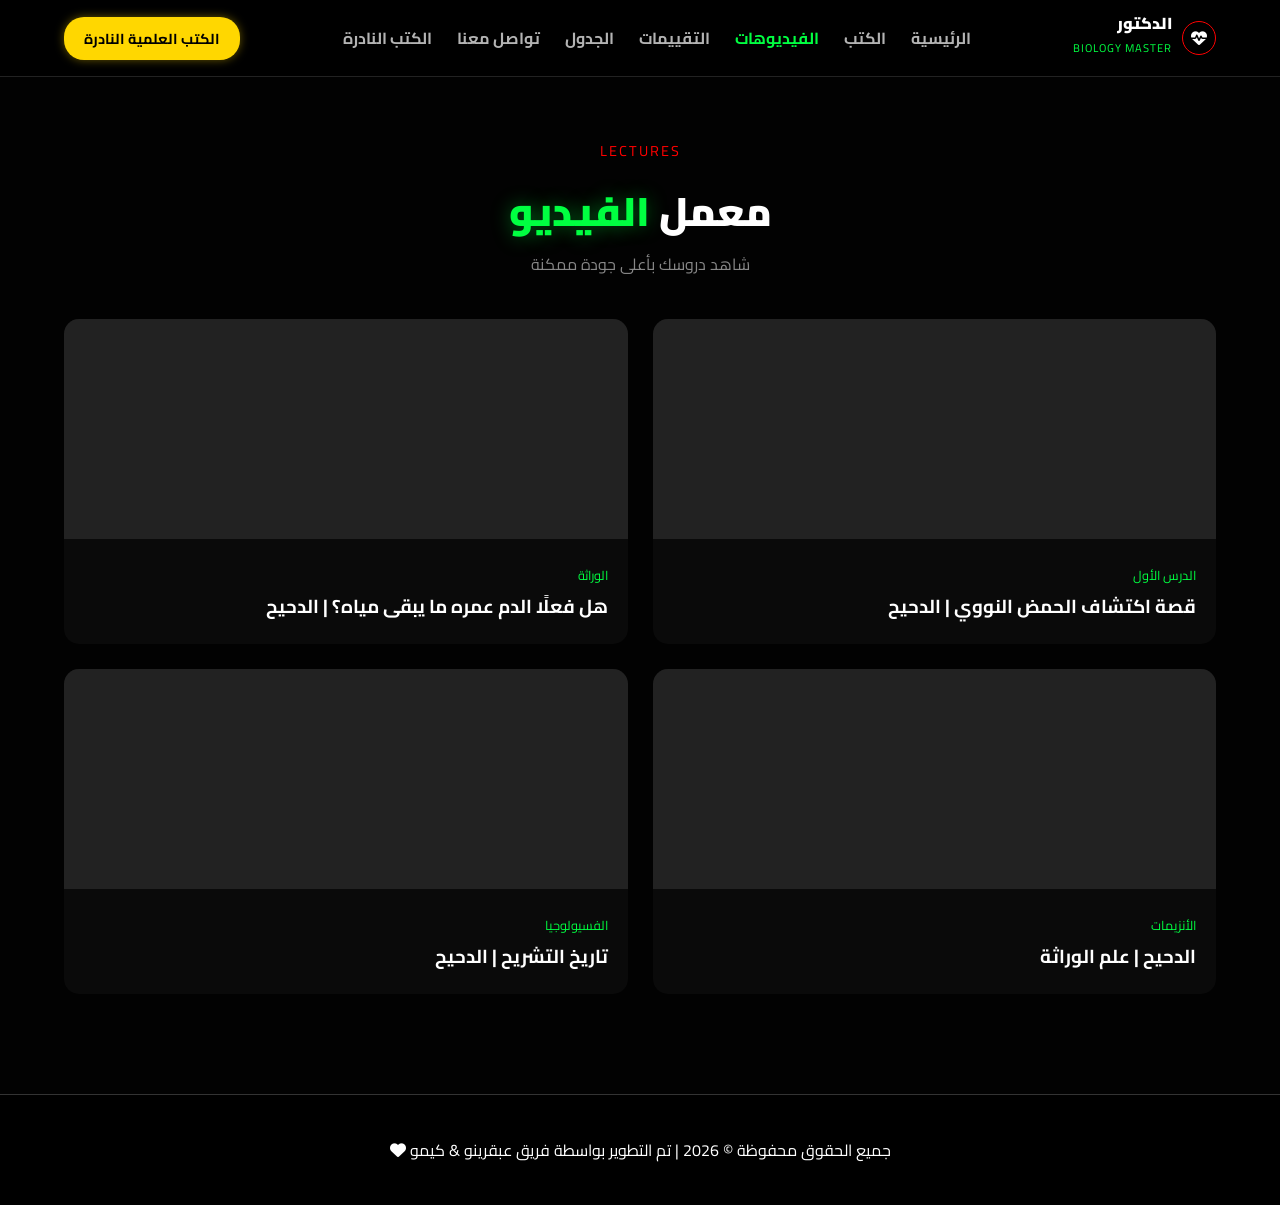
==== videos.html @ 94c562df "Add files via upload" ====
<!DOCTYPE html>
<html lang="ar">
<head>
    <meta charset="UTF-8">
    <meta name="viewport" content="width=device-width, initial-scale=1.0">
    <title>الفيديوهات - الدكتور</title>
    <link rel="stylesheet" href="style.css">
    <link rel="stylesheet" href="https://cdnjs.cloudflare.com/ajax/libs/font-awesome/6.4.0/css/all.min.css">
    <style>
        @media (max-width: 992px) {
            .grid-container.grid-2 {
                grid-template-columns: 1fr;
            }
        }
        @media (max-width: 768px) {
            .page-header .main-title {
                font-size: 2.2rem !important;
            }
            .page-header p:not(.subtitle) {
                width: 90%;
                max-width: 500px;
                margin-left: auto;
                margin-right: auto;
            }
        }
    </style>
</head>
<body>
    <nav class="navbar">
        <div class="logo">
            <i class="fa-solid fa-heart-pulse"></i>
            <div class="logo-text"><span>الدكتور</span><small>BIOLOGY MASTER</small></div>
        </div>
        <ul class="nav-links">
            <li><a href="index.html">الرئيسية</a></li>
            <li><a href="library.html">الكتب</a></li>
            <li><a href="videos.html" class="active">الفيديوهات</a></li> <li><a href="reviews.html">التقييمات</a></li>
            <li><a href="schedule.html">الجدول</a></li>
            <li><a href="contact.html">تواصل معنا</a></li>
            <li><a href="scientific-books.html">الكتب النادرة</a></li>
        </ul>
        <a href="scientific-books.html" class="btn-nav-special">الكتب العلمية النادرة</a>
        <div class="menu-btn"><i class="fa-solid fa-bars"></i></div>
    </nav>

    <div class="page-header">
        <p class="subtitle">LECTURES</p>
        <h2 class="main-title">معمل <span class="neon-green-text">الفيديو</span></h2>
        <p style="color:#888">شاهد دروسك بأعلى جودة ممكنة</p>
    </div>

    <section class="container">
        <div class="grid-container grid-2">
            <div class="video-card">
                <div class="vid-thumb">
                    <!-- ضع رابط الفيديو هنا (YouTube Embed) -->
                    <iframe src="https://youtu.be/v0FAN5ieUPc?si=WchvP_Ua2N0HCSbs" title="YouTube video player" allow="accelerometer; autoplay; clipboard-write; encrypted-media; gyroscope; picture-in-picture; web-share" allowfullscreen></iframe>
                </div>
                <div class="vid-info">
                    <span class="vid-cat">الدرس الأول</span>
                    <h3>
قصة اكتشاف الحمض النووي | الدحيح</h3>
                </div>
            </div>
            <div class="video-card">
                <div class="vid-thumb">
                    <!-- ضع رابط الفيديو هنا -->
                    <iframe src="https://youtu.be/qtxquLkeNak?si=weaf1TbLtvuYSXVy" title="YouTube video player" allow="accelerometer; autoplay; clipboard-write; encrypted-media; gyroscope; picture-in-picture; web-share" allowfullscreen></iframe>
                </div>
                <div class="vid-info">
                    <span class="vid-cat">الوراثة</span>
                    <h3> هل فعلًا الدم عمره ما يبقى مياه؟ | الدحيح</h3>
                </div>
            </div>
            <div class="video-card">
                <div class="vid-thumb">
                    <!-- ضع رابط الفيديو هنا -->
                    <iframe src="https://youtu.be/DVryY-MqMSM?si=Ov_OK1CyH_QIPAPS" title="YouTube video player" allow="accelerometer; autoplay; clipboard-write; encrypted-media; gyroscope; picture-in-picture; web-share" allowfullscreen></iframe>
                </div>
                <div class="vid-info">
                    <span class="vid-cat">الأنزيمات</span>
                    <h3> الدحيح | علم الوراثة</h3>
                </div>
            </div>
            <div class="video-card">
                <div class="vid-thumb">
                    <!-- ضع رابط الفيديو هنا -->
                    <iframe src="https://youtu.be/RcBR7YDFkaA?si=QMBoYpXRVOnLq4RP" title="YouTube video player" allow="accelerometer; autoplay; clipboard-write; encrypted-media; gyroscope; picture-in-picture; web-share" allowfullscreen></iframe>
                </div>
                <div class="vid-info">
                    <span class="vid-cat">الفسيولوجيا</span>
                    <h3>تاريخ التشريح | الدحيح</h3>
                </div>
            </div>
        </div>
    </section>

    <footer>
        <p style="text-align: center;">جميع الحقوق محفوظة © 2026 | تم التطوير بواسطة فريق عبقرينو & كيمو <i class="fa-solid fa-heart"></i></p>
    </footer>

    <script>
        const menuBtn = document.querySelector('.menu-btn');
        const navLinks = document.querySelector('.nav-links');
        menuBtn.addEventListener('click', () => {
            navLinks.classList.toggle('active');
            menuBtn.innerHTML = navLinks.classList.contains('active') ? '<i class="fa-solid fa-xmark"></i>' : '<i class="fa-solid fa-bars"></i>';
        });

        // تشغيل الفيديو تلقائياً عند تمرير الماوس (صامت)
        const videoCards = document.querySelectorAll('.video-card');

        videoCards.forEach(card => {
            const iframe = card.querySelector('iframe');
            if (!iframe) return;

            const originalSrc = iframe.getAttribute('src');
            const separator = originalSrc.includes('?') ? '&' : '?';
            const autoplaySrc = `${originalSrc}${separator}autoplay=1&mute=1`;

            card.addEventListener('mouseenter', () => {
                iframe.setAttribute('src', autoplaySrc);
            });

            card.addEventListener('mouseleave', () => {
                iframe.setAttribute('src', originalSrc);
            });
        });
    </script>
</body>
</html>
---- style.css ----
/* style.css - ملف التصميم لكل الصفحات */
@import url('https://fonts.googleapis.com/css2?family=Cairo:wght@300;400;700;900&display=swap');
@import url('https://fonts.googleapis.com/css2?family=Reem+Kufi:wght@400;500;600;700&display=swap');

:root {
    --bg-color: #020202; /* خلفية داكنة جداً */
    --card-bg: #0a0a0a;
    --neon-green: #00ff41; /* الأخضر النيون */
    --neon-red: #ff0000;   /* الأحمر النيون */
    --neon-gold: #ffd700;  /* الذهبي النيون */
    --text-white: #ffffff;
    --text-gray: #b3b3b3;
    --border-color: #333;
}

/* Keyframes for Animations */
@keyframes fadeInUp {
    from { opacity: 0; transform: translateY(20px); }
    to { opacity: 1; transform: translateY(0); }
}

@keyframes heartBeat {
    0% { transform: scale(1); }
    14% { transform: scale(1.2); }
    28% { transform: scale(1); }
    42% { transform: scale(1.2); }
    70% { transform: scale(1); }
}

@keyframes kenburns {
    0% {
        background-size: 110% 110%;
        background-position: 50% 50%;
    }
    100% {
        background-size: 130% 130%;
        background-position: 40% 60%;
    }
}
* { margin: 0; padding: 0; box-sizing: border-box; font-family: 'Cairo', sans-serif; }

body { background-color: var(--bg-color); color: var(--text-white); direction: rtl; }
a { text-decoration: none; color: inherit; transition: 0.3s; }
ul { list-style: none; }

/* Navbar المشتركة */
.navbar {
    display: flex; justify-content: space-between; align-items: center;
    padding: 15px 5%; background-color: rgba(0,0,0,0.95);
    border-bottom: 1px solid #222; position: sticky; top: 0; z-index: 1000;
}
.logo { display: flex; align-items: center; gap: 10px; }
.logo i { border: 1px solid var(--neon-red); padding: 8px; border-radius: 50%; color: var(--text-white); animation: heartBeat 2.5s infinite ease-in-out; }
.logo-text span { font-weight: 900; display: block; line-height: 1; }
.logo-text small { color: var(--neon-green); font-size: 0.7rem; letter-spacing: 1px; }

.nav-links { display: flex; gap: 25px; }
.nav-links a { font-weight: bold; color: var(--text-gray); position: relative; }
/* التمييز للصفحة الحالية */
.nav-links a.active { color: var(--neon-green); }
.nav-links a:hover { color: var(--text-white); }

/* زر القائمة للموبايل (مخفي في الشاشات الكبيرة) */
.menu-btn { display: none; font-size: 1.8rem; color: var(--neon-gold); cursor: pointer; transition: 0.3s; }

.btn-main { background: var(--neon-red); color: white; padding: 8px 25px; border-radius: 20px; font-weight: bold; box-shadow: 0 0 10px rgba(255,0,0,0.4); }

/* زر الكتب النادرة الخاص */
.btn-nav-special {
    background: var(--neon-gold);
    color: #000;
    padding: 8px 20px;
    border-radius: 20px;
    font-weight: bold;
    box-shadow: 0 0 10px rgba(255, 215, 0, 0.4);
    font-size: 0.9rem;
    white-space: nowrap;
}
.btn-nav-special:hover {
    color: #000;
    transform: scale(1.05);
    box-shadow: 0 0 15px rgba(255, 215, 0, 0.6);
}

/* تنسيقات عامة للصفحات */
.page-header { text-align: center; margin: 60px 0 40px; }
.subtitle { color: var(--neon-red); letter-spacing: 2px; text-transform: uppercase; margin-bottom: 10px; font-size: 0.9rem; }
.main-title { font-size: 2.5rem; font-weight: 900; }
.container { width: 90%; max-width: 1200px; margin: 0 auto; padding-bottom: 50px; }

/* Scroll Animation Utility */
.scroll-animate {
    opacity: 0;
    transform: translateY(40px);
    transition: opacity 0.6s ease-out, transform 0.8s cubic-bezier(0.2, 0.8, 0.2, 1);
}
.scroll-animate.visible {
    opacity: 1;
    transform: translateY(0);
}

/* الصفحة الرئيسية (Hero) */
.hero { 
    height: 90vh; display: flex; flex-direction: column; justify-content: center; align-items: center; text-align: center;
    background-image: linear-gradient(rgba(0, 0, 0, 0.6), rgba(0, 0, 0, 0.9)), url('6.jpg');
    background-size: 110% 110%;
    background-position: 50% 50%;
    animation: kenburns 30s ease-in-out infinite alternate;
}
.hero h1 { font-size: 4.5rem; line-height: 1.2; margin-bottom: 20px; }
.neon-green-text { color: var(--neon-green); text-shadow: 0 0 20px rgba(0,255,65,0.4); }
.hero-desc { max-width: 600px; color: var(--text-gray); margin-bottom: 30px; font-size: 1.1rem; }
.hero-btns { display: flex; gap: 20px; }
.btn-green { background: var(--neon-green); color: black; padding: 12px 30px; border-radius: 5px; font-weight: bold; font-size: 1.1rem; box-shadow: 0 0 15px rgba(0,255,65,0.3); }
.btn-outline { border: 1px solid var(--neon-red); color: var(--neon-red); padding: 12px 30px; border-radius: 5px; font-weight: bold; font-size: 1.1rem;background-color: #f7d095d2; }

/* Cards Grid */
.grid-container { display: grid; gap: 25px; }
.grid-3 { grid-template-columns: repeat(3, 1fr); }
.grid-4 { grid-template-columns: repeat(4, 1fr); }
.grid-2 { grid-template-columns: repeat(2, 1fr); }

/* Features Box (Home) */
.feature-box { border: 1px solid var(--neon-red); padding: 30px; text-align: center; border-radius: 10px; background: #050505; }
.feature-box.green { border-color: var(--neon-green); box-shadow: 0 0 10px rgba(0,255,65,0.1); }
.feature-box i { font-size: 2rem; margin-bottom: 15px; }
.feature-box.green i { color: var(--neon-green); }
.feature-box h3 { margin-bottom: 10px; }

/* Library Cards */
.book-card { background: var(--card-bg); border: 1px solid #222; border-radius: 15px; overflow: hidden; position: relative; }
.book-img { height: 250px; background: #1a1a1a; position: relative; display: flex; align-items: center; justify-content: center; color: #555; }
.book-img img { width: 100%; height: 100%; object-fit: cover; }
.badge { position: absolute; top: 15px; right: 15px; background: var(--neon-red); padding: 5px 10px; border-radius: 15px; font-size: 0.8rem; font-weight: bold; }
.book-info { padding: 20px; }
.book-info h3 { margin-bottom: 10px; }
.book-price-row { display: flex; justify-content: space-between; align-items: center; margin-top: 15px; }
.price { font-size: 1.2rem; font-weight: bold; }
.lock-icon { color: #555; }

/* Video Cards */
.video-card { background: var(--card-bg); border-radius: 15px; overflow: hidden; }
.vid-thumb { height: 220px; background: #222; position: relative; display: flex; align-items: center; justify-content: center; }
.vid-thumb iframe { width: 100%; height: 100%; border: none; }
.play-btn { width: 50px; height: 50px; background: var(--neon-green); border-radius: 50%; display: flex; align-items: center; justify-content: center; color: black; font-size: 1.2rem; box-shadow: 0 0 15px var(--neon-green); }
.vid-info { padding: 20px; }
.vid-cat { color: var(--neon-green); font-size: 0.8rem; }

/* Reviews */
.review-card { background: #080808; border: 1px solid #222; padding: 30px; border-radius: 15px; position: relative; }
.user-head { display: flex; align-items: center; gap: 15px; margin-bottom: 15px; }
.avatar { width: 45px; height: 45px; border-radius: 50%; display: flex; align-items: center; justify-content: center; font-weight: bold; color: white; }
.stars { color: var(--neon-green); margin-bottom: 15px; }
.review-text { font-style: italic; color: #ccc; line-height: 1.6; }

/* Contact Form */
.contact-wrapper { display: flex; gap: 50px; align-items: center; }
.contact-form { flex: 1.5; background: #0c0c0c; padding: 40px; border-radius: 20px; border: 1px solid #222; }
.form-input { width: 100%; padding: 15px; margin-bottom: 15px; background: #1a1a1a; border: none; border-radius: 8px; color: white; outline: none; }
.form-input:focus { border: 1px solid var(--neon-green); }
.contact-info-side { flex: 1; text-align: right; }
.contact-item { display: flex; align-items: center; gap: 15px; margin-bottom: 20px; justify-content: flex-end; }
.icon-box { width: 40px; height: 40px; border: 1px solid #333; border-radius: 50%; display: flex; align-items: center; justify-content: center; color: var(--neon-green); }

/* Footer */
/* صفحة الكتب العلمية */
.sci-books-hero {
    height: 90vh;
    display: flex;
    flex-direction: column;
    justify-content: center;
    align-items: center;
    text-align: center;
    position: relative;
    background-image: linear-gradient(rgba(2, 2, 2, 0.7), rgba(2, 2, 2, 0.9)), url('https://images.unsplash.com/photo-1530026405186-ed1f139313f8?q=80&w=1920&auto=format&fit=crop');
    background-size: cover;
    background-position: center;
}

/* Schedule Table */
.schedule-container {
    background: var(--card-bg);
    border: 1px solid var(--border-color);
    border-radius: 15px;
    overflow: hidden;
    padding: 10px;
}

.schedule-table {
    width: 100%;
    border-collapse: collapse;
    text-align: center;
}

.schedule-table th, .schedule-table td {
    padding: 20px;
    border-bottom: 1px solid var(--border-color);
}

.schedule-table thead th {
    color: var(--neon-green);
    font-size: 1.1rem;
    text-transform: uppercase;
    border-bottom-width: 2px;
    border-bottom-color: var(--neon-green);
}

.schedule-table tbody tr:last-child td {
    border-bottom: none;
}

.schedule-table tbody tr:hover {
    background-color: #050505;
}

.status-badge { padding: 5px 12px; border-radius: 15px; font-size: 0.8rem; font-weight: bold; color: white; background-color: #444; }
.status-badge.live { background-color: var(--neon-red); box-shadow: 0 0 10px var(--neon-red); animation: pulse-live 1.5s infinite; }
.status-badge.upcoming { background-color: var(--neon-gold); color: black; }

@keyframes pulse-live {
    0% { transform: scale(1); box-shadow: 0 0 10px var(--neon-red); }
    50% { transform: scale(1.05); box-shadow: 0 0 20px var(--neon-red); }
    100% { transform: scale(1); box-shadow: 0 0 10px var(--neon-red); }
}
footer {
    background-color: #000;
    padding: 40px 5%;
    margin-top: 50px;
    border-top: 1px solid var(--border-color);
}
.footer-content {
    display: flex;
    justify-content: space-between;
    align-items: center;
    flex-wrap: wrap;
    gap: 30px;
}
.footer-logo-area {
    flex: 1;
    min-width: 250px;
}
.footer-logo-area .logo {
    margin-bottom: 15px;
}
.footer-logo-area p {
    color: var(--text-gray);
    font-size: 0.9rem;
    max-width: 300px;
}
.footer-links {
    display: flex;
    gap: 20px;
    flex-wrap: wrap;
}
.footer-links a:hover {
    color: var(--neon-green);
}
.footer-socials {
    display: flex;
    gap: 15px;
}
.footer-socials a {
    color: var(--text-gray);
    font-size: 1.3rem;
    width: 40px;
    height: 40px;
    display: flex;
    align-items: center;
    justify-content: center;
    border: 1px solid var(--border-color);
    border-radius: 50%;
}
.footer-socials a:hover {
    color: var(--neon-green);
    border-color: var(--neon-green);
    transform: translateY(-3px);
}
.footer-bottom {
    text-align: center;
    padding-top: 30px;
    margin-top: 30px;
    border-top: 1px solid var(--border-color);
    font-size: 0.9rem;
    color: #666;
}
.footer-bottom i {
    color: var(--neon-red);
}

/* Mobile Responsive */
@media (max-width: 768px) {
    .grid-4, .grid-3, .grid-2 { grid-template-columns: 1fr; }
    .hero h1 { font-size: 2.5rem; }
    .hero-desc { font-size: 1rem; padding: 0 20px; }
    .hero-btns { flex-direction: column; width: 100%; padding: 0 20px; }
    .btn-green, .btn-outline { width: 100%; }
    
    .contact-wrapper { flex-direction: column-reverse; }
    .contact-form, .contact-info-side { width: 100%; padding: 20px; }

    /* إخفاء زر الكتب النادرة المكتبي في الموبايل */
    .navbar .btn-main, .navbar .btn-nav-special {
        display: none;
    }

    .schedule-container {
        overflow-x: auto;
    }
    .schedule-table {
        min-width: 600px; /* force scroll on small screens */
    }
    
    .footer-content {
        flex-direction: column;
        text-align: center;
        align-items: center;
    }
    .footer-logo-area p {
        margin: 0 auto;
    }
    .footer-links {
        justify-content: center;
    }
    
    /* القائمة القوية للموبايل */
    .menu-btn { display: block; z-index: 1001; }
    
    .nav-links {
        position: fixed;
        top: 85px; /* أسفل الهيدر */
        left: 20px; /* محاذاة لليسار */
        right: auto;
        width: auto;
        min-width: 200px;
        height: auto; /* الارتفاع على قدر المحتوى */
        background: rgba(10, 10, 10, 0.95);
        backdrop-filter: blur(15px);
        flex-direction: column;
        justify-content: center;
        align-items: center;
        gap: 15px;
        padding: 25px;
        border-radius: 15px;
        transition: 0.4s cubic-bezier(0.4, 0, 0.2, 1);
        border: 1px solid var(--neon-gold);
        box-shadow: 0 10px 30px rgba(0,0,0,0.5);
        z-index: 1000;
        opacity: 0;
        visibility: hidden;
        transform: translateY(-20px);
    }

    .nav-links.active { opacity: 1; visibility: visible; transform: translateY(0); }

    .nav-links a {
        font-family: 'Reem Kufi', sans-serif; /* الخط الكوفي */
        font-size: 1.2rem; /* تصغير الخط ليتناسب مع القائمة الصغيرة */
        color: white;
        text-transform: uppercase;
        padding: 5px 10px;
        width: 100%;
        text-align: center;
        border-bottom: none;
        opacity: 0; /* للتحريك */
    }

    .nav-links a:hover, .nav-links a.active {
        color: var(--neon-gold);
        text-shadow: 0 0 10px var(--neon-red), 0 0 20px var(--neon-green);
        border-bottom: none;
    }

    /* تحريك ظهور عناصر القائمة بشكل أفضل */
    .nav-links.active li a { animation: fadeInUp 0.5s ease-out forwards; }
    .nav-links.active li:nth-child(1) a { animation-delay: 0.2s; }
    .nav-links.active li:nth-child(2) a { animation-delay: 0.3s; }
    .nav-links.active li:nth-child(3) a { animation-delay: 0.4s; }
    .nav-links.active li:nth-child(4) a { animation-delay: 0.5s; }
    .nav-links.active li:nth-child(5) a { animation-delay: 0.6s; }
    .nav-links.active li:nth-child(6) a { animation-delay: 0.7s; }
}
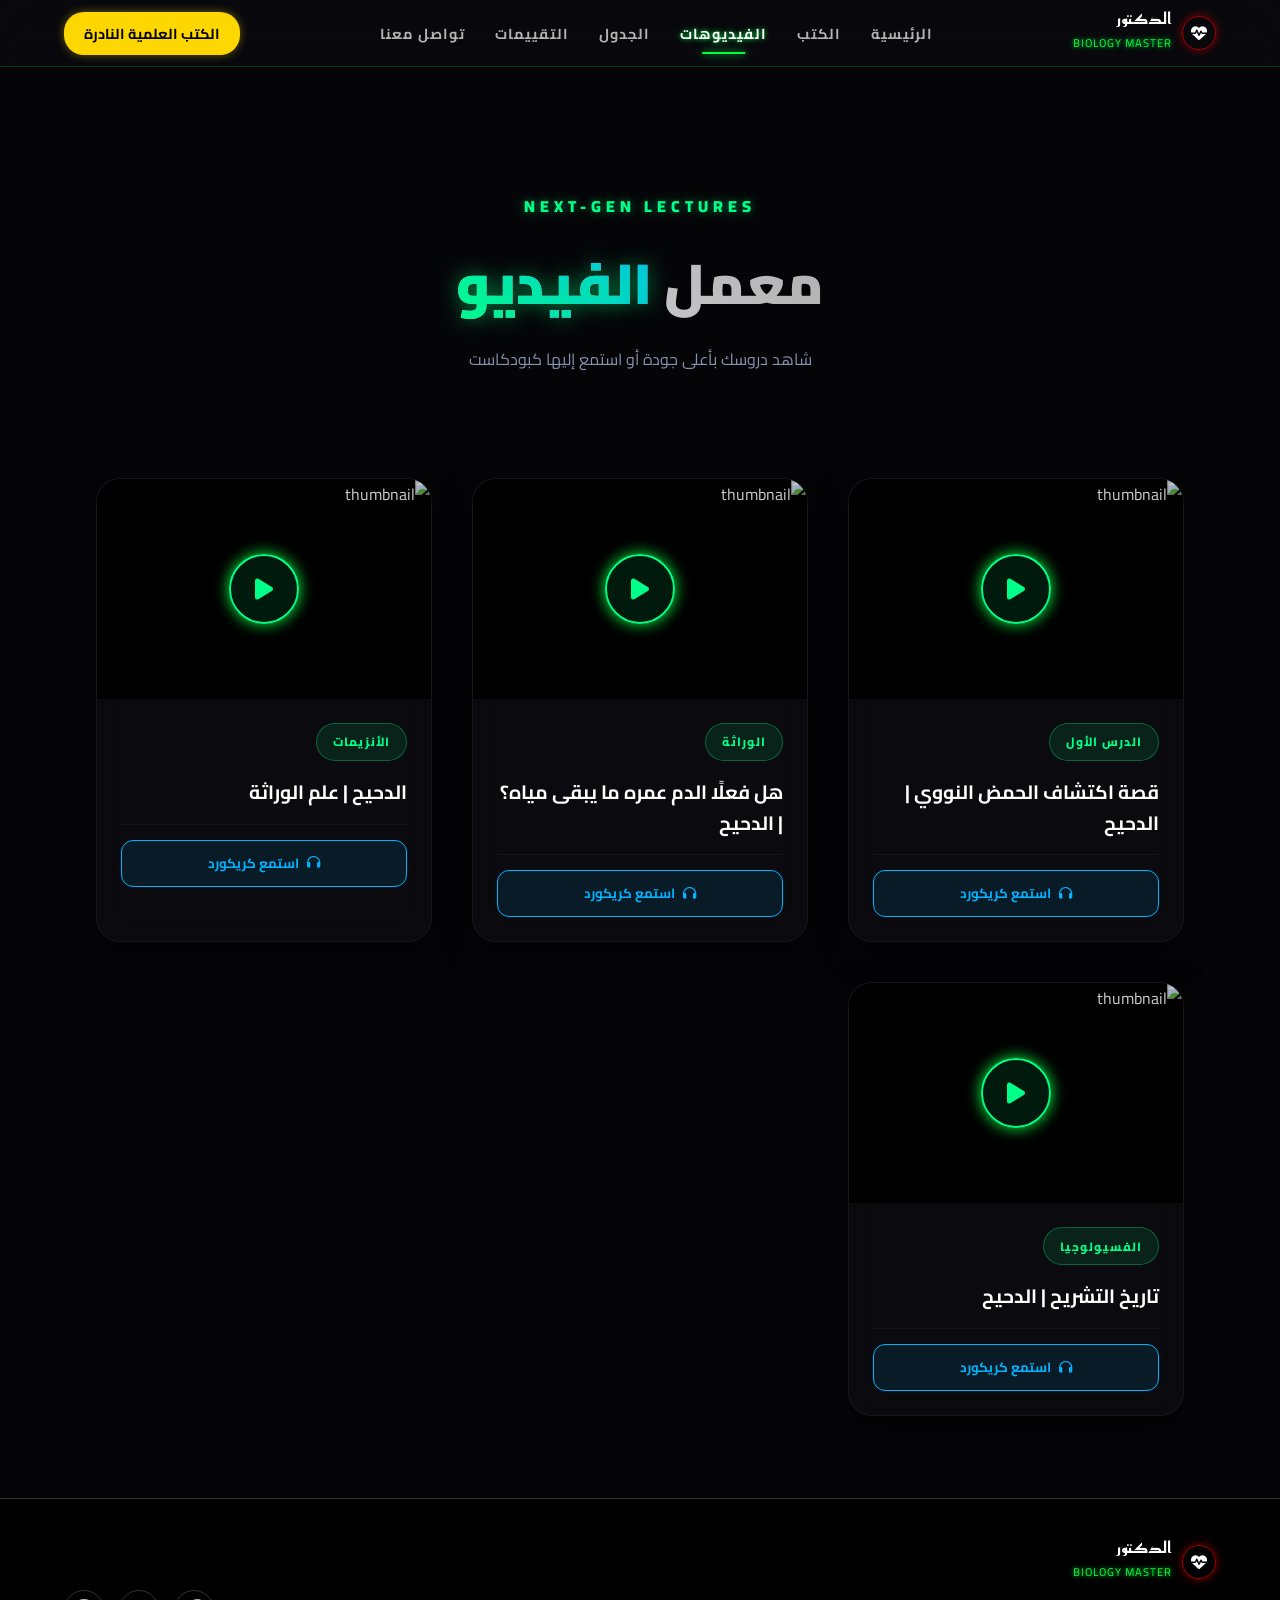
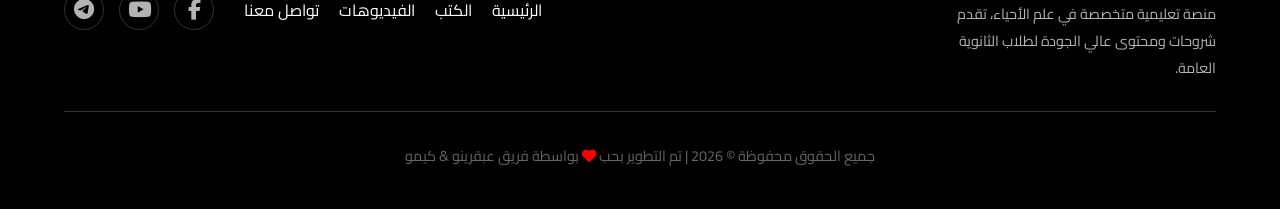
==== commit 99fef381: "Add files via upload" ====
--- a/videos.html
+++ b/videos.html
@@ -1,28 +1,269 @@
 <!DOCTYPE html>
-<html lang="ar">
+<html lang="ar" dir="rtl">
 <head>
     <meta charset="UTF-8">
     <meta name="viewport" content="width=device-width, initial-scale=1.0">
-    <title>الفيديوهات - الدكتور</title>
+    <title>الفيديوهات - الدكتور | الجيل القادم</title>
     <link rel="stylesheet" href="style.css">
     <link rel="stylesheet" href="https://cdnjs.cloudflare.com/ajax/libs/font-awesome/6.4.0/css/all.min.css">
+    
     <style>
-        @media (max-width: 992px) {
-            .grid-container.grid-2 {
-                grid-template-columns: 1fr;
-            }
-        }
-        @media (max-width: 768px) {
-            .page-header .main-title {
-                font-size: 2.2rem !important;
-            }
-            .page-header p:not(.subtitle) {
-                width: 90%;
-                max-width: 500px;
-                margin-left: auto;
-                margin-right: auto;
-            }
-        }
+        /* --- ستايلات 2090 الأساسية --- */
+        :root {
+            --cyber-green: #00ff88;
+            --cyber-glow: rgba(0, 255, 136, 0.5);
+            --card-bg: rgba(15, 15, 20, 0.6);
+            --danger-red: #ff3366;
+        }
+
+        body {
+            background-color: #050508; 
+            color: #fff;
+            font-family: 'Segoe UI', Tahoma, Geneva, Verdana, sans-serif;
+        }
+
+        .page-header {
+            text-align: center;
+            padding: 4rem 1rem 2rem;
+            position: relative;
+        }
+
+        .subtitle {
+            color: var(--cyber-green);
+            letter-spacing: 5px;
+            font-weight: 900;
+            font-size: 1rem;
+            text-transform: uppercase;
+            text-shadow: 0 0 10px var(--cyber-glow);
+        }
+
+        .main-title {
+            font-size: 3.5rem;
+            font-weight: 900;
+            margin: 0.5rem 0;
+            background: linear-gradient(45deg, #fff, #888);
+            -webkit-background-clip: text;
+            -webkit-text-fill-color: transparent;
+        }
+
+        .neon-green-text {
+            background: linear-gradient(45deg, var(--cyber-green), #00b3ff);
+            -webkit-background-clip: text;
+            -webkit-text-fill-color: transparent;
+            text-shadow: 0 0 20px var(--cyber-glow);
+        }
+
+        .container {
+            max-width: 1200px;
+            margin: 0 auto;
+            padding: 2rem;
+        }
+
+        .grid-container {
+            display: grid;
+            grid-template-columns: repeat(auto-fit, minmax(300px, 1fr));
+            gap: 2.5rem;
+        }
+
+        .video-card {
+            background: var(--card-bg);
+            border-radius: 24px;
+            overflow: hidden;
+            border: 1px solid rgba(255, 255, 255, 0.05);
+            backdrop-filter: blur(15px);
+            -webkit-backdrop-filter: blur(15px);
+            box-shadow: 0 10px 30px rgba(0, 0, 0, 0.5);
+            transition: all 0.4s cubic-bezier(0.175, 0.885, 0.32, 1.275);
+            position: relative;
+        }
+
+        .video-card:hover {
+            transform: translateY(-10px);
+            border-color: var(--cyber-green);
+            box-shadow: 0 15px 40px var(--cyber-glow);
+        }
+
+        .vid-thumb {
+            position: relative;
+            padding-bottom: 56.25%; 
+            background: #000;
+            overflow: hidden;
+            cursor: pointer;
+        }
+
+        .vid-thumb img {
+            position: absolute;
+            top: 0;
+            left: 0;
+            width: 100%;
+            height: 100%;
+            object-fit: cover;
+            transition: transform 0.6s ease, opacity 0.3s;
+            opacity: 0.8;
+        }
+
+        .video-card:hover .vid-thumb img {
+            transform: scale(1.1);
+            opacity: 0.4;
+        }
+
+        .play-btn {
+            position: absolute;
+            top: 50%;
+            left: 50%;
+            transform: translate(-50%, -50%);
+            width: 70px;
+            height: 70px;
+            background: rgba(0, 255, 136, 0.1);
+            border: 2px solid var(--cyber-green);
+            border-radius: 50%;
+            display: flex;
+            align-items: center;
+            justify-content: center;
+            font-size: 24px;
+            color: var(--cyber-green);
+            backdrop-filter: blur(5px);
+            transition: all 0.3s ease;
+            z-index: 2;
+        }
+
+        .video-card:hover .play-btn {
+            background: var(--cyber-green);
+            color: #000;
+            box-shadow: 0 0 30px var(--cyber-green);
+            transform: translate(-50%, -50%) scale(1.15);
+        }
+
+        .vid-thumb iframe {
+            position: absolute;
+            top: 0;
+            left: 0;
+            width: 100%;
+            height: 100%;
+            border: none;
+            z-index: 3;
+            background: #000;
+        }
+
+        .vid-info {
+            padding: 1.5rem;
+            position: relative;
+            z-index: 2;
+        }
+
+        .vid-cat {
+            display: inline-block;
+            padding: 0.4rem 1rem;
+            background: rgba(0, 255, 136, 0.1);
+            color: var(--cyber-green);
+            border-radius: 30px;
+            font-size: 0.75rem;
+            font-weight: 800;
+            margin-bottom: 1rem;
+            border: 1px solid rgba(0, 255, 136, 0.3);
+            letter-spacing: 1px;
+        }
+
+        .vid-info h3 {
+            margin: 0 0 1rem 0;
+            font-size: 1.2rem;
+            line-height: 1.6;
+            color: #fff;
+        }
+
+        /* --- إضافات الريكورد/الصوت (الجديدة) --- */
+        
+        /* زر الاستماع */
+        .audio-actions {
+            display: flex;
+            gap: 10px;
+            margin-top: 15px;
+            border-top: 1px solid rgba(255,255,255,0.05);
+            padding-top: 15px;
+        }
+
+        .btn-listen {
+            flex: 1;
+            background: rgba(0, 179, 255, 0.1);
+            color: #00b3ff;
+            border: 1px solid #00b3ff;
+            padding: 10px;
+            border-radius: 12px;
+            cursor: pointer;
+            font-weight: bold;
+            font-family: inherit;
+            transition: all 0.3s ease;
+            display: flex;
+            align-items: center;
+            justify-content: center;
+            gap: 8px;
+        }
+
+        .btn-listen:hover {
+            background: #00b3ff;
+            color: #000;
+            box-shadow: 0 0 15px rgba(0, 179, 255, 0.5);
+        }
+
+        .btn-listen.playing {
+            background: rgba(255, 51, 102, 0.1);
+            color: var(--danger-red);
+            border-color: var(--danger-red);
+        }
+
+        .btn-listen.playing:hover {
+            background: var(--danger-red);
+            color: #fff;
+            box-shadow: 0 0 15px rgba(255, 51, 102, 0.5);
+        }
+
+        /* أنيميشن مشغل الصوت الوهمي */
+        .audio-visualizer {
+            position: absolute;
+            top: 0; left: 0; right: 0; bottom: 0;
+            background: #050508;
+            z-index: 4;
+            display: flex;
+            align-items: center;
+            justify-content: center;
+            gap: 5px;
+            opacity: 0;
+            pointer-events: none;
+            transition: opacity 0.3s ease;
+        }
+
+        .audio-visualizer.active {
+            opacity: 1;
+            pointer-events: all;
+        }
+
+        .bar {
+            width: 8px;
+            height: 10px;
+            background: var(--cyber-green);
+            border-radius: 5px;
+            animation: pulse-audio 1s ease-in-out infinite;
+            box-shadow: 0 0 10px var(--cyber-green);
+        }
+
+        .bar:nth-child(1) { animation-delay: 0.1s; height: 30px; }
+        .bar:nth-child(2) { animation-delay: 0.3s; height: 60px; }
+        .bar:nth-child(3) { animation-delay: 0.0s; height: 90px; }
+        .bar:nth-child(4) { animation-delay: 0.2s; height: 50px; }
+        .bar:nth-child(5) { animation-delay: 0.4s; height: 20px; }
+
+        @keyframes pulse-audio {
+            0%, 100% { transform: scaleY(0.5); opacity: 0.5; }
+            50% { transform: scaleY(1.2); opacity: 1; }
+        }
+
+        .hidden-audio-player {
+            width: 0;
+            height: 0;
+            border: none;
+            position: absolute;
+        }
+
     </style>
 </head>
 <body>
@@ -34,72 +275,127 @@
         <ul class="nav-links">
             <li><a href="index.html">الرئيسية</a></li>
             <li><a href="library.html">الكتب</a></li>
-            <li><a href="videos.html" class="active">الفيديوهات</a></li> <li><a href="reviews.html">التقييمات</a></li>
+            <li><a href="videos.html" class="active">الفيديوهات</a></li>
             <li><a href="schedule.html">الجدول</a></li>
+            <li><a href="reviews.html">التقييمات</a></li>
             <li><a href="contact.html">تواصل معنا</a></li>
-            <li><a href="scientific-books.html">الكتب النادرة</a></li>
+            <li class="nav-special-mobile"><a href="scientific-books.html">الكتب النادرة</a></li>
         </ul>
         <a href="scientific-books.html" class="btn-nav-special">الكتب العلمية النادرة</a>
         <div class="menu-btn"><i class="fa-solid fa-bars"></i></div>
     </nav>
 
     <div class="page-header">
-        <p class="subtitle">LECTURES</p>
+        <p class="subtitle">Next-Gen Lectures</p>
         <h2 class="main-title">معمل <span class="neon-green-text">الفيديو</span></h2>
-        <p style="color:#888">شاهد دروسك بأعلى جودة ممكنة</p>
+        <p style="color:#8892b0">شاهد دروسك بأعلى جودة أو استمع إليها كبودكاست</p>
     </div>
 
     <section class="container">
-        <div class="grid-container grid-2">
-            <div class="video-card">
+        <div class="grid-container">
+            
+            <div class="video-card" data-video="v0FAN5ieUPc">
                 <div class="vid-thumb">
-                    <!-- ضع رابط الفيديو هنا (YouTube Embed) -->
-                    <iframe src="https://youtu.be/v0FAN5ieUPc?si=WchvP_Ua2N0HCSbs" title="YouTube video player" allow="accelerometer; autoplay; clipboard-write; encrypted-media; gyroscope; picture-in-picture; web-share" allowfullscreen></iframe>
-                </div>
+                    <img src="https://img.youtube.com/vi/v0FAN5ieUPc/maxresdefault.jpg" alt="thumbnail" loading="lazy">
+                    <div class="play-btn"><i class="fa-solid fa-play"></i></div>
+                    
+                    <div class="audio-visualizer">
+                        <div class="bar"></div><div class="bar"></div><div class="bar"></div><div class="bar"></div><div class="bar"></div>
+                    </div>
+                </div>
+                
                 <div class="vid-info">
                     <span class="vid-cat">الدرس الأول</span>
-                    <h3>
-قصة اكتشاف الحمض النووي | الدحيح</h3>
-                </div>
-            </div>
-            <div class="video-card">
+                    <h3>قصة اكتشاف الحمض النووي | الدحيح</h3>
+                    
+                    <div class="audio-actions">
+                        <button class="btn-listen"><i class="fa-solid fa-headphones"></i> استمع كريكورد</button>
+                    </div>
+                </div>
+            </div>
+
+            <div class="video-card" data-video="qtxquLkeNak">
                 <div class="vid-thumb">
-                    <!-- ضع رابط الفيديو هنا -->
-                    <iframe src="https://youtu.be/qtxquLkeNak?si=weaf1TbLtvuYSXVy" title="YouTube video player" allow="accelerometer; autoplay; clipboard-write; encrypted-media; gyroscope; picture-in-picture; web-share" allowfullscreen></iframe>
+                    <img src="https://img.youtube.com/vi/qtxquLkeNak/maxresdefault.jpg" alt="thumbnail" loading="lazy">
+                    <div class="play-btn"><i class="fa-solid fa-play"></i></div>
+                    <div class="audio-visualizer">
+                        <div class="bar"></div><div class="bar"></div><div class="bar"></div><div class="bar"></div><div class="bar"></div>
+                    </div>
                 </div>
                 <div class="vid-info">
                     <span class="vid-cat">الوراثة</span>
-                    <h3> هل فعلًا الدم عمره ما يبقى مياه؟ | الدحيح</h3>
-                </div>
-            </div>
-            <div class="video-card">
+                    <h3>هل فعلًا الدم عمره ما يبقى مياه؟ | الدحيح</h3>
+                    <div class="audio-actions">
+                        <button class="btn-listen"><i class="fa-solid fa-headphones"></i> استمع كريكورد</button>
+                    </div>
+                </div>
+            </div>
+
+            <div class="video-card" data-video="DVryY-MqMSM">
                 <div class="vid-thumb">
-                    <!-- ضع رابط الفيديو هنا -->
-                    <iframe src="https://youtu.be/DVryY-MqMSM?si=Ov_OK1CyH_QIPAPS" title="YouTube video player" allow="accelerometer; autoplay; clipboard-write; encrypted-media; gyroscope; picture-in-picture; web-share" allowfullscreen></iframe>
+                    <img src="https://img.youtube.com/vi/DVryY-MqMSM/maxresdefault.jpg" alt="thumbnail" loading="lazy">
+                    <div class="play-btn"><i class="fa-solid fa-play"></i></div>
+                    <div class="audio-visualizer">
+                        <div class="bar"></div><div class="bar"></div><div class="bar"></div><div class="bar"></div><div class="bar"></div>
+                    </div>
                 </div>
                 <div class="vid-info">
                     <span class="vid-cat">الأنزيمات</span>
-                    <h3> الدحيح | علم الوراثة</h3>
-                </div>
-            </div>
-            <div class="video-card">
+                    <h3>الدحيح | علم الوراثة</h3>
+                    <div class="audio-actions">
+                        <button class="btn-listen"><i class="fa-solid fa-headphones"></i> استمع كريكورد</button>
+                    </div>
+                </div>
+            </div>
+
+            <div class="video-card" data-video="RcBR7YDFkaA">
                 <div class="vid-thumb">
-                    <!-- ضع رابط الفيديو هنا -->
-                    <iframe src="https://youtu.be/RcBR7YDFkaA?si=QMBoYpXRVOnLq4RP" title="YouTube video player" allow="accelerometer; autoplay; clipboard-write; encrypted-media; gyroscope; picture-in-picture; web-share" allowfullscreen></iframe>
+                    <img src="https://img.youtube.com/vi/RcBR7YDFkaA/maxresdefault.jpg" alt="thumbnail" loading="lazy">
+                    <div class="play-btn"><i class="fa-solid fa-play"></i></div>
+                    <div class="audio-visualizer">
+                        <div class="bar"></div><div class="bar"></div><div class="bar"></div><div class="bar"></div><div class="bar"></div>
+                    </div>
                 </div>
                 <div class="vid-info">
                     <span class="vid-cat">الفسيولوجيا</span>
                     <h3>تاريخ التشريح | الدحيح</h3>
-                </div>
-            </div>
+                    <div class="audio-actions">
+                        <button class="btn-listen"><i class="fa-solid fa-headphones"></i> استمع كريكورد</button>
+                    </div>
+                </div>
+            </div>
+
         </div>
     </section>
 
     <footer>
-        <p style="text-align: center;">جميع الحقوق محفوظة © 2026 | تم التطوير بواسطة فريق عبقرينو & كيمو <i class="fa-solid fa-heart"></i></p>
+        <div class="footer-content">
+            <div class="footer-logo-area">
+                <div class="logo">
+                    <i class="fa-solid fa-heart-pulse"></i>
+                    <div class="logo-text"><span>الدكتور</span><small>BIOLOGY MASTER</small></div>
+                </div>
+                <p>منصة تعليمية متخصصة في علم الأحياء، تقدم شروحات ومحتوى عالي الجودة لطلاب الثانوية العامة.</p>
+            </div>
+            <div class="footer-links">
+                <a href="index.html">الرئيسية</a>
+                <a href="library.html">الكتب</a>
+                <a href="videos.html">الفيديوهات</a>
+                <a href="contact.html">تواصل معنا</a>
+            </div>
+            <div class="footer-socials">
+                <a href="#" aria-label="Facebook"><i class="fab fa-facebook-f"></i></a>
+                <a href="#" aria-label="YouTube"><i class="fab fa-youtube"></i></a>
+                <a href="#" aria-label="Telegram"><i class="fab fa-telegram"></i></a>
+            </div>
+        </div>
+        <div class="footer-bottom">
+            <p>جميع الحقوق محفوظة © 2026 | تم التطوير بحب <i class="fa-solid fa-heart"></i> بواسطة فريق عبقرينو & كيمو</p>
+        </div>
     </footer>
 
     <script>
+        // سكريبت القائمة (النافبار)
         const menuBtn = document.querySelector('.menu-btn');
         const navLinks = document.querySelector('.nav-links');
         menuBtn.addEventListener('click', () => {
@@ -107,23 +403,74 @@
             menuBtn.innerHTML = navLinks.classList.contains('active') ? '<i class="fa-solid fa-xmark"></i>' : '<i class="fa-solid fa-bars"></i>';
         });
 
-        // تشغيل الفيديو تلقائياً عند تمرير الماوس (صامت)
+        // 🚀 نظام 2090 الذكي للفيديو والصوت 🚀
         const videoCards = document.querySelectorAll('.video-card');
 
         videoCards.forEach(card => {
-            const iframe = card.querySelector('iframe');
-            if (!iframe) return;
-
-            const originalSrc = iframe.getAttribute('src');
-            const separator = originalSrc.includes('?') ? '&' : '?';
-            const autoplaySrc = `${originalSrc}${separator}autoplay=1&mute=1`;
-
-            card.addEventListener('mouseenter', () => {
-                iframe.setAttribute('src', autoplaySrc);
+            const videoId = card.getAttribute('data-video');
+            const thumbContainer = card.querySelector('.vid-thumb');
+            const listenBtn = card.querySelector('.btn-listen');
+            const visualizer = card.querySelector('.audio-visualizer');
+            
+            let isAudioPlaying = false;
+
+            // 1. تشغيل الفيديو (الصورة والصوت) عند الضغط على الصورة المصغرة
+            thumbContainer.addEventListener('click', function(e) {
+                // منع التفاعل إذا كان الصوت يعمل أو إذا تم تشغيل الفيديو مسبقاً
+                if (isAudioPlaying || thumbContainer.querySelector('iframe:not(.hidden-audio-player)')) return;
+
+                // إنشاء مشغل الفيديو المرئي
+                const iframe = document.createElement('iframe');
+                iframe.setAttribute('src', `https://www.youtube.com/embed/${videoId}?autoplay=1&rel=0`);
+                iframe.setAttribute('frameborder', '0');
+                iframe.setAttribute('allow', 'accelerometer; autoplay; clipboard-write; encrypted-media; gyroscope; picture-in-picture');
+                iframe.setAttribute('allowfullscreen', 'true');
+
+                // مسح محتوى الصورة وإضافة الفيديو
+                const img = this.querySelector('img');
+                const btn = this.querySelector('.play-btn');
+                if(img) img.remove();
+                if(btn) btn.remove();
+                
+                this.appendChild(iframe);
+                card.style.transform = 'none';
             });
 
-            card.addEventListener('mouseleave', () => {
-                iframe.setAttribute('src', originalSrc);
+            // 2. تشغيل/إيقاف الصوت فقط (ريكورد) عند الضغط على زر الاستماع
+            listenBtn.addEventListener('click', function(e) {
+                e.stopPropagation(); // لمنع تشغيل مشغل الفيديو المرئي بالخطأ
+                
+                // التأكد أن الفيديو المرئي لا يعمل الآن، لو يعمل، نمنع تشغيل الصوت فوقه
+                if (thumbContainer.querySelector('iframe:not(.hidden-audio-player)')) {
+                    alert("الفيديو يعمل بالفعل! قم بتحديث الصفحة إذا كنت تريد الاستماع للصوت فقط.");
+                    return;
+                }
+
+                if (!isAudioPlaying) {
+                    // تشغيل الصوت (إضافة إطار يوتيوب مخفي)
+                    const hiddenIframe = document.createElement('iframe');
+                    hiddenIframe.className = 'hidden-audio-player';
+                    hiddenIframe.setAttribute('src', `https://www.youtube.com/embed/${videoId}?autoplay=1&rel=0`);
+                    hiddenIframe.setAttribute('allow', 'autoplay');
+                    
+                    card.appendChild(hiddenIframe); // وضعه داخل الكارت لسهولة مسحه
+                    
+                    // تغيير شكل الزر وواجهة الصورة
+                    listenBtn.innerHTML = '<i class="fa-solid fa-stop"></i> إيقاف الصوت';
+                    listenBtn.classList.add('playing');
+                    visualizer.classList.add('active');
+                    isAudioPlaying = true;
+                } else {
+                    // إيقاف الصوت (مسح الإطار المخفي)
+                    const audioPlayer = card.querySelector('.hidden-audio-player');
+                    if(audioPlayer) audioPlayer.remove();
+                    
+                    // إعادة شكل الزر وواجهة الصورة
+                    listenBtn.innerHTML = '<i class="fa-solid fa-headphones"></i> استمع كريكورد';
+                    listenBtn.classList.remove('playing');
+                    visualizer.classList.remove('active');
+                    isAudioPlaying = false;
+                }
             });
         });
     </script>
--- a/style.css
+++ b/style.css
@@ -45,20 +45,52 @@
 
 /* Navbar المشتركة */
 .navbar {
-    display: flex; justify-content: space-between; align-items: center;
-    padding: 15px 5%; background-color: rgba(0,0,0,0.95);
-    border-bottom: 1px solid #222; position: sticky; top: 0; z-index: 1000;
+    display: flex;
+    justify-content: space-between;
+    align-items: center;
+    padding: 10px 5%; /* أقصر */
+    background-color: rgba(10, 10, 15, 0.75); /* خلفية زجاجية مستقبلية */
+    backdrop-filter: blur(18px);
+    -webkit-backdrop-filter: blur(18px);
+    border-bottom: 1px solid rgba(0, 255, 65, 0.2); /* حد سفلي نيون خافت */
+    position: sticky;
+    top: 0;
+    z-index: 1000;
+    transition: background-color 0.3s ease;
+}
+.navbar:hover {
+    background-color: rgba(10, 10, 15, 0.9);
 }
 .logo { display: flex; align-items: center; gap: 10px; }
-.logo i { border: 1px solid var(--neon-red); padding: 8px; border-radius: 50%; color: var(--text-white); animation: heartBeat 2.5s infinite ease-in-out; }
-.logo-text span { font-weight: 900; display: block; line-height: 1; }
-.logo-text small { color: var(--neon-green); font-size: 0.7rem; letter-spacing: 1px; }
-
-.nav-links { display: flex; gap: 25px; }
-.nav-links a { font-weight: bold; color: var(--text-gray); position: relative; }
+.logo i { border: 1px solid rgba(255, 0, 0, 0.6); padding: 8px; border-radius: 50%; color: var(--text-white); animation: heartBeat 2.5s infinite ease-in-out; box-shadow: 0 0 10px rgba(255, 0, 0, 0.5); transition: 0.3s; }
+.logo:hover i {
+    transform: scale(1.1);
+    box-shadow: 0 0 20px var(--neon-red);
+}
+.logo-text span { font-weight: 900; display: block; line-height: 1; font-family: 'Reem Kufi', sans-serif; }
+.logo-text small { color: var(--neon-green); font-size: 0.7rem; letter-spacing: 1px; text-shadow: 0 0 5px var(--neon-green); }
+
+.nav-links { display: flex; gap: 30px; }
+.nav-links a { font-weight: bold; color: var(--text-gray); position: relative; padding: 5px 0; text-transform: uppercase; font-size: 0.9rem; letter-spacing: 1px; }
 /* التمييز للصفحة الحالية */
-.nav-links a.active { color: var(--neon-green); }
+.nav-links a.active { color: var(--text-white); text-shadow: 0 0 5px var(--neon-green); }
 .nav-links a:hover { color: var(--text-white); }
+
+.nav-links a::after {
+    content: '';
+    position: absolute;
+    bottom: -2px;
+    left: 50%;
+    transform: translateX(-50%);
+    width: 0;
+    height: 2px;
+    background: var(--neon-green);
+    transition: width 0.3s ease-out;
+    box-shadow: 0 0 8px var(--neon-green);
+}
+.nav-links a:hover::after, .nav-links a.active::after {
+    width: 50%;
+}
 
 /* زر القائمة للموبايل (مخفي في الشاشات الكبيرة) */
 .menu-btn { display: none; font-size: 1.8rem; color: var(--neon-gold); cursor: pointer; transition: 0.3s; }
@@ -287,6 +319,13 @@
     color: var(--neon-red);
 }
 
+/* لإخفاء رابط الكتب النادرة من القائمة العلوية في نسخة سطح المكتب */
+@media (min-width: 769px) {
+    .nav-special-mobile {
+        display: none;
+    }
+}
+
 /* Mobile Responsive */
 @media (max-width: 768px) {
     .grid-4, .grid-3, .grid-2 { grid-template-columns: 1fr; }
@@ -327,7 +366,7 @@
     
     .nav-links {
         position: fixed;
-        top: 85px; /* أسفل الهيدر */
+        top: 70px; /* أسفل الهيدر (تم تقليل الارتفاع) */
         left: 20px; /* محاذاة لليسار */
         right: auto;
         width: auto;
@@ -341,8 +380,8 @@
         gap: 15px;
         padding: 25px;
         border-radius: 15px;
-        transition: 0.4s cubic-bezier(0.4, 0, 0.2, 1);
-        border: 1px solid var(--neon-gold);
+        transition: opacity 0.4s cubic-bezier(0.4, 0, 0.2, 1), transform 0.4s cubic-bezier(0.4, 0, 0.2, 1);
+        border: 1px solid var(--neon-green);
         box-shadow: 0 10px 30px rgba(0,0,0,0.5);
         z-index: 1000;
         opacity: 0;
@@ -365,8 +404,8 @@
     }
 
     .nav-links a:hover, .nav-links a.active {
-        color: var(--neon-gold);
-        text-shadow: 0 0 10px var(--neon-red), 0 0 20px var(--neon-green);
+        color: var(--neon-green);
+        text-shadow: 0 0 15px var(--neon-green);
         border-bottom: none;
     }
 
